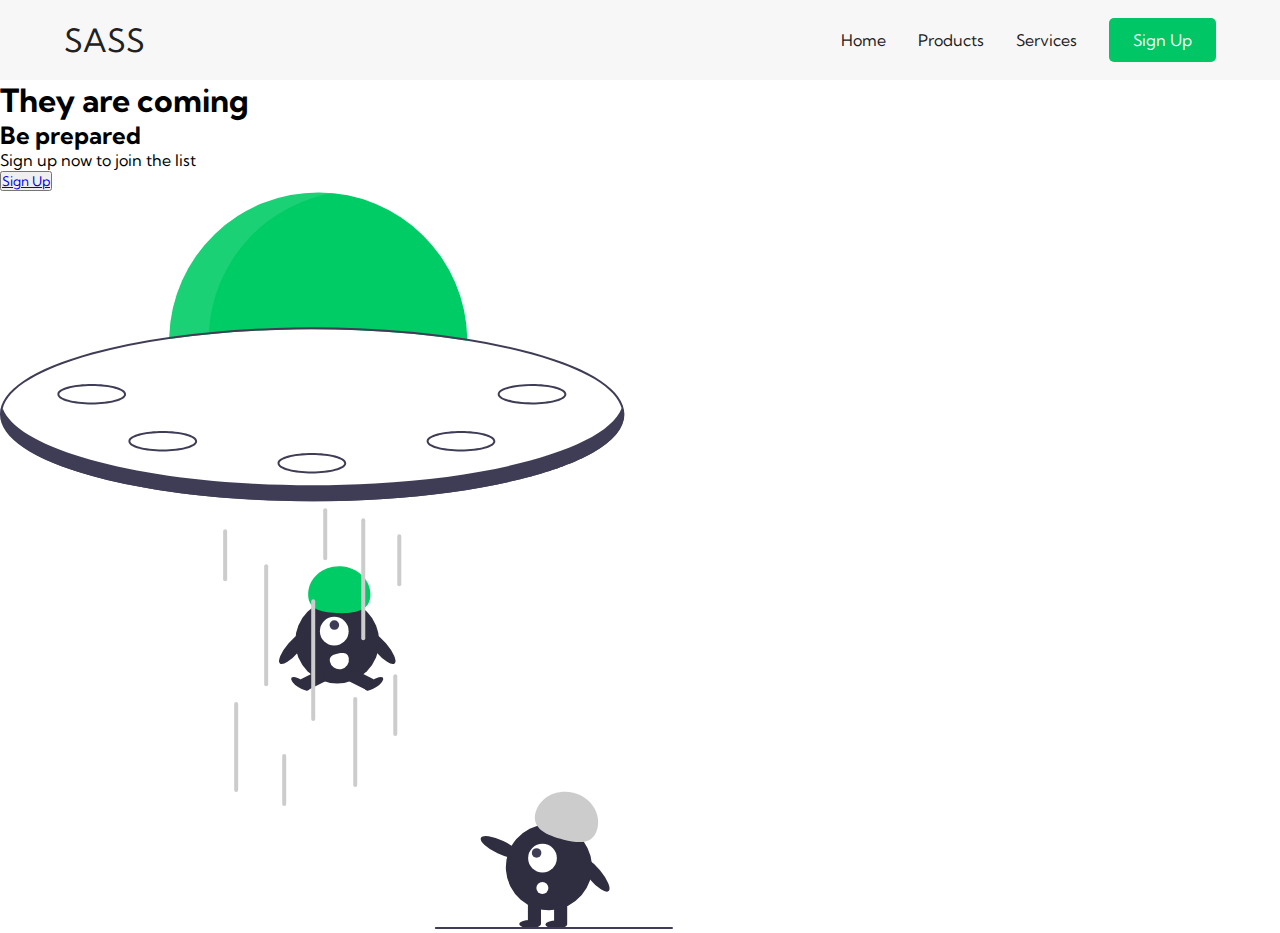
==== index.html @ e62866fe "Styled navbar button" ====
<!DOCTYPE html>
<html lang="en">
  <head>
    <meta charset="UTF-8" />
    <meta http-equiv="X-UA-Compatible" content="IE=edge" />
    <meta name="viewport" content="width=device-width, initial-scale=1.0" />
    <link
      rel="stylesheet"
      href="https://use.fontawesome.com/releases/v5.15.4/css/all.css"
      integrity="sha384-DyZ88mC6Up2uqS4h/KRgHuoeGwBcD4Ng9SiP4dIRy0EXTlnuz47vAwmeGwVChigm"
      crossorigin="anonymous"
    />
    <link rel="stylesheet" href="./styles/styles.css" />
    <link rel="preconnect" href="https://fonts.googleapis.com" />
    <link rel="preconnect" href="https://fonts.gstatic.com" crossorigin />
    <link
      href="https://fonts.googleapis.com/css2?family=Kumbh+Sans&display=swap"
      rel="stylesheet"
    />
    <title>Alien - Landing Page</title>
  </head>
  <body>
    <!-- Navbar Section -->
    <nav class="navbar">
      <a href="/" class="navbar__logo">SASS</a>
      <div class="navbar__bars">
        <i class="fas fa-bars"></i>
      </div>

      <div class="navbar__menu">
        <a href="/" class="navbar__menu--links">Home</a>
        <a href="/" class="navbar__menu--links">Products</a>
        <a href="/" class="navbar__menu--links">Services</a>
        <a href="/" class="navbar__menu--links" id="button">Sign Up</a>
      </div>
    </nav>

    <!-- Hero Section -->
    <div class="hero">
      <div class="hero__container">
        <div class="hero__container--left">
          <h1>They are coming</h1>
          <h2>Be prepared</h2>
          <p>Sign up now to join the list</p>
          <button class="hero__container--btn">
            <a href="#">Sign Up</a>
          </button>
        </div>

        <div class="hero__container--right">
          <img
            src="images/img-2.svg"
            alt="Alien"
            class="hero__container--img"
          />
        </div>
      </div>
    </div>
  </body>
</html>
---- styles/styles.css ----
.navbar__logo, .navbar__menu, .navbar__menu--links {
  display: -webkit-box;
  display: -ms-flexbox;
  display: flex;
  -webkit-box-align: center;
      -ms-flex-align: center;
          align-items: center;
}

.navbar {
  background: #f7f7f7;
  height: 80px;
  display: -webkit-box;
  display: -ms-flexbox;
  display: flex;
  -webkit-box-pack: justify;
      -ms-flex-pack: justify;
          justify-content: space-between;
  padding: 0.5em calc((100vw - 1200px) / 2);
  z-index: 10;
  position: relative;
}

.navbar__logo {
  color: #222121;
  cursor: pointer;
  text-decoration: none;
  font-size: 2rem;
  margin-left: 24px;
}

.navbar__bars {
  opacity: 0;
}

@media screen and (max-width: 768px) {
  .navbar__bars {
    color: #222121;
    opacity: 1;
    position: absolute;
    top: 22px;
    right: 20px;
    font-size: 2rem;
  }
}

.navbar__menu {
  list-style: none;
  text-align: center;
  margin-right: 24px;
}

@media screen and (max-width: 768px) {
  .navbar__menu {
    display: none;
  }
}

.navbar__menu--links {
  color: #222121;
  -webkit-box-pack: center;
      -ms-flex-pack: center;
          justify-content: center;
  text-decoration: none;
  padding: 0 1rem;
}

.navbar__menu--links:hover {
  color: #00c666;
  -webkit-transition: all 0.3s ease;
  transition: all 0.3s ease;
}

.navbar__menu #button {
  padding: 12px 24px;
  border: none;
  outline: none;
  border-radius: 5px;
  background: #00c666;
  margin-left: 16px;
  color: #f7f7f7;
}

.navbar__menu #button:hover {
  background-color: #fb4b4e;
  -webkit-transition: all 0.3s ease;
  transition: all 0.3s ease;
}

* {
  -webkit-box-sizing: border-box;
          box-sizing: border-box;
  margin: 0;
  padding: 0;
  font-family: "Kumbh Sans", serif;
}
/*# sourceMappingURL=styles.css.map */
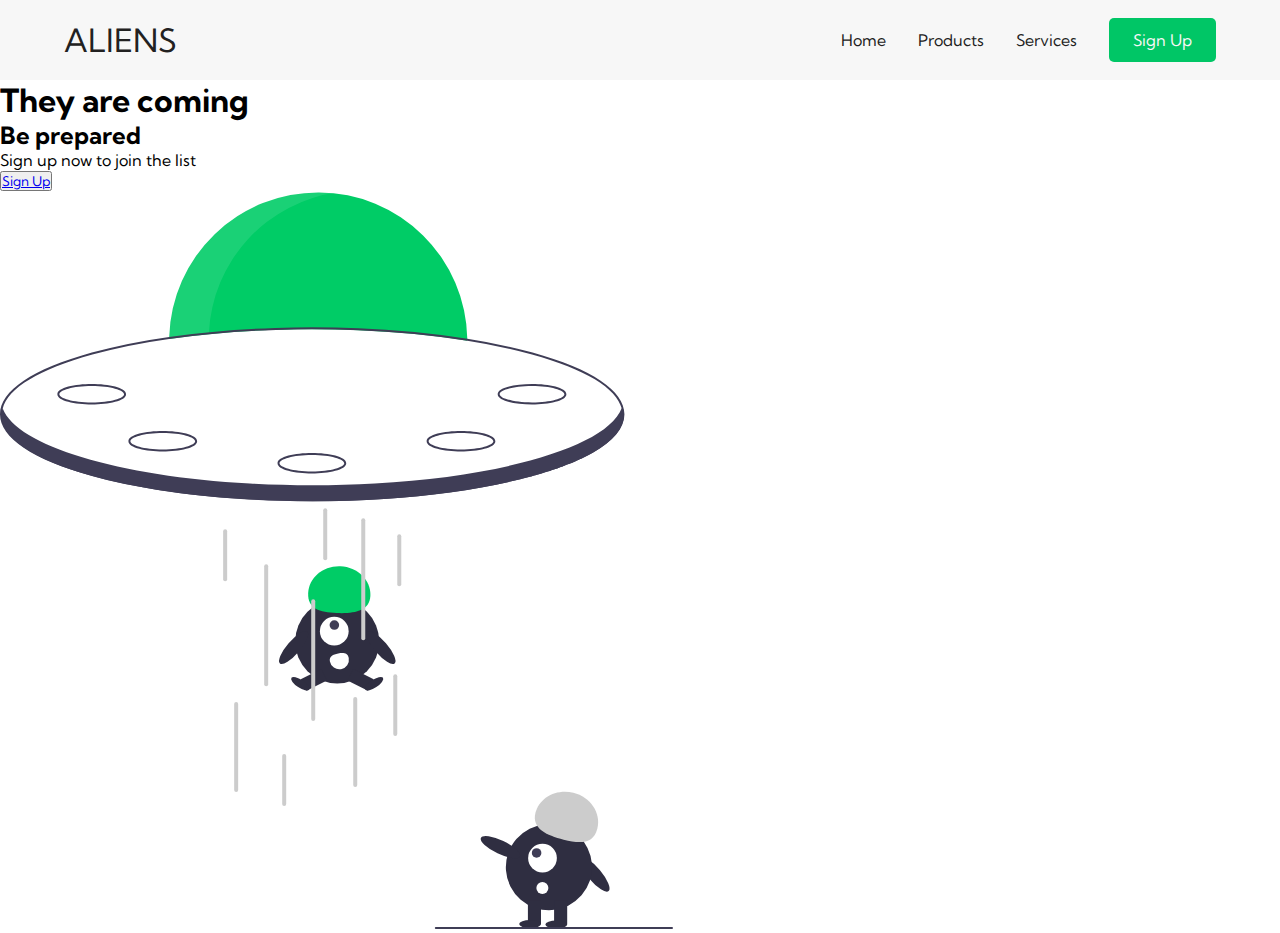
==== commit e4dc4c31: "Added favicon" ====
--- a/index.html
+++ b/index.html
@@ -13,16 +13,17 @@
     <link rel="stylesheet" href="./styles/styles.css" />
     <link rel="preconnect" href="https://fonts.googleapis.com" />
     <link rel="preconnect" href="https://fonts.gstatic.com" crossorigin />
+    <link rel="icon" type="image/png" href="./images/favicon.png" />
     <link
       href="https://fonts.googleapis.com/css2?family=Kumbh+Sans&display=swap"
       rel="stylesheet"
     />
-    <title>Alien - Landing Page</title>
+    <title>Aliens</title>
   </head>
   <body>
     <!-- Navbar Section -->
     <nav class="navbar">
-      <a href="/" class="navbar__logo">SASS</a>
+      <a href="/" class="navbar__logo">ALIENS</a>
       <div class="navbar__bars">
         <i class="fas fa-bars"></i>
       </div>
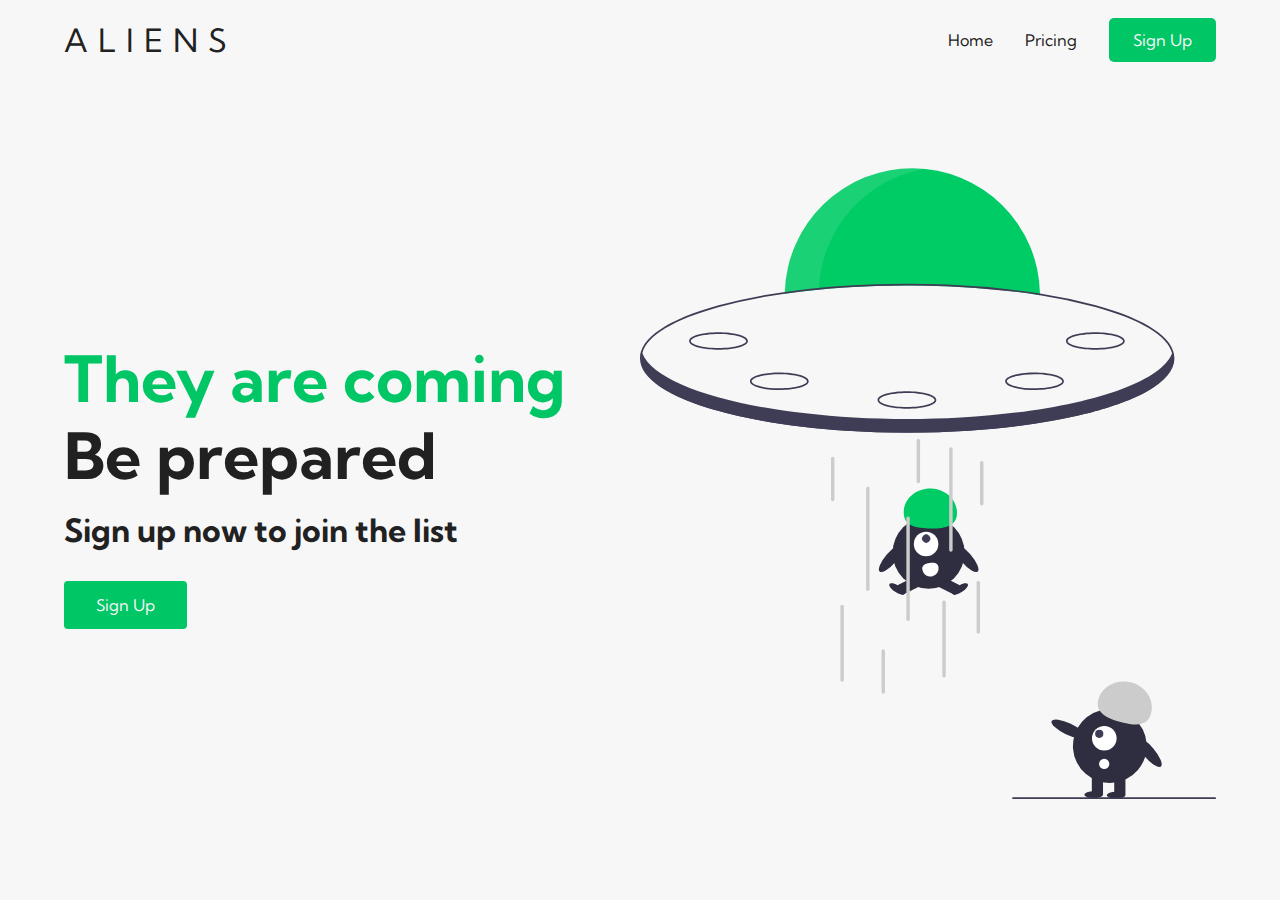
==== commit c9eab8f1: "Changed navbar" ====
--- a/index.html
+++ b/index.html
@@ -30,9 +30,10 @@
 
       <div class="navbar__menu">
         <a href="/" class="navbar__menu--links">Home</a>
-        <a href="/" class="navbar__menu--links">Products</a>
-        <a href="/" class="navbar__menu--links">Services</a>
-        <a href="/" class="navbar__menu--links" id="button">Sign Up</a>
+        <a href="/" class="navbar__menu--links">Pricing</a>
+        <a href="./pages/signup.html" class="navbar__menu--links" id="button"
+          >Sign Up</a
+        >
       </div>
     </nav>
 
@@ -44,7 +45,7 @@
           <h2>Be prepared</h2>
           <p>Sign up now to join the list</p>
           <button class="hero__container--btn">
-            <a href="#">Sign Up</a>
+            <a href="./pages/signup.html">Sign Up</a>
           </button>
         </div>
 
--- a/styles/styles.css
+++ b/styles/styles.css
@@ -1,4 +1,4 @@
-.navbar__logo, .navbar__menu, .navbar__menu--links {
+.navbar__logo, .navbar__menu, .navbar__menu--links, .form {
   display: -webkit-box;
   display: -ms-flexbox;
   display: flex;
@@ -22,11 +22,18 @@
 }
 
 .navbar__logo {
+  letter-spacing: 10px;
   color: #222121;
   cursor: pointer;
   text-decoration: none;
   font-size: 2rem;
   margin-left: 24px;
+  -webkit-transition: all 0.3s ease;
+  transition: all 0.3s ease;
+}
+
+.navbar__logo:hover {
+  color: #00c666;
 }
 
 .navbar__bars {
@@ -63,12 +70,12 @@
           justify-content: center;
   text-decoration: none;
   padding: 0 1rem;
+  -webkit-transition: all 0.3s ease;
+  transition: all 0.3s ease;
 }
 
 .navbar__menu--links:hover {
   color: #00c666;
-  -webkit-transition: all 0.3s ease;
-  transition: all 0.3s ease;
 }
 
 .navbar__menu #button {
@@ -94,4 +101,223 @@
   padding: 0;
   font-family: "Kumbh Sans", serif;
 }
+
+body {
+  background-color: #f7f7f7;
+}
+
+.hero__container {
+  display: -ms-grid;
+  display: grid;
+  -ms-grid-columns: 1fr 1fr;
+      grid-template-columns: 1fr 1fr;
+  -webkit-box-align: center;
+      -ms-flex-align: center;
+          align-items: center;
+  justify-items: center;
+  margin: 0 auto;
+  height: 90vh;
+  z-index: 1;
+  width: 100%;
+  max-width: 1200px;
+  padding: 0 24px;
+}
+
+@media screen and (max-width: 768px) {
+  .hero__container {
+    -ms-grid-columns: 1fr;
+        grid-template-columns: 1fr;
+    height: 100%;
+  }
+}
+
+.hero__container--left {
+  width: 100%;
+  line-height: 1.2;
+}
+
+@media screen and (max-width: 768px) {
+  .hero__container--left {
+    padding: 5rem 0;
+  }
+}
+
+@media screen and (max-width: 280px) {
+  .hero__container--left {
+    line-height: 1.5;
+  }
+}
+
+.hero__container--left h1 {
+  font-size: 4rem;
+  color: #00c666;
+}
+
+@media screen and (max-width: 280px) {
+  .hero__container--left h1 {
+    font-size: 1.5rem;
+  }
+}
+
+.hero__container--left h2 {
+  font-size: 4rem;
+  color: #222121;
+}
+
+@media screen and (max-width: 280px) {
+  .hero__container--left h2 {
+    font-size: 2rem;
+  }
+}
+
+.hero__container--left p {
+  font-size: 2rem;
+  font-weight: 700;
+  color: #222121;
+  margin-top: 1rem;
+}
+
+@media screen and (max-width: 280px) {
+  .hero__container--left p {
+    font-size: 1.5rem;
+  }
+}
+
+.hero__container--btn {
+  font-size: 1rem;
+  background-color: #00c666;
+  padding: 14px 32px;
+  outline: none;
+  border: none;
+  border-radius: 4px;
+  color: #f7f7f7;
+  margin-top: 2rem;
+  cursor: pointer;
+  position: relative;
+  -webkit-transition: all 0.3s;
+  transition: all 0.3s;
+}
+
+.hero__container--btn a {
+  position: relative;
+  z-index: 2;
+  color: #f7f7f7;
+  text-decoration: none;
+}
+
+.hero__container--btn::after {
+  position: absolute;
+  content: "";
+  top: 0;
+  left: 0;
+  width: 0;
+  height: 100%;
+  background: #00c666;
+  -webkit-transition: all 0.3s;
+  transition: all 0.3s;
+  border-radius: 4px;
+}
+
+.hero__container--btn:hover::after {
+  width: 100%;
+  background: #fb4b4e;
+}
+
+.hero__container--right {
+  text-align: center;
+}
+
+.hero__container--img {
+  height: 100%;
+  width: 100%;
+}
+
+.form {
+  display: -webkit-box;
+  display: -ms-flexbox;
+  display: flex;
+  -webkit-box-pack: center;
+      -ms-flex-pack: center;
+          justify-content: center;
+}
+
+.form__header {
+  margin: 1em 0;
+  text-align: center;
+  color: #00c666;
+  font-size: 2rem;
+}
+
+.form__inputs {
+  height: 100%;
+}
+
+.form__inputs--input {
+  width: 100%;
+  display: -webkit-box;
+  display: -ms-flexbox;
+  display: flex;
+  -webkit-box-pack: center;
+      -ms-flex-pack: center;
+          justify-content: center;
+  -webkit-box-align: center;
+      -ms-flex-align: center;
+          align-items: center;
+  margin-bottom: 30px;
+  width: 300px;
+}
+
+@media screen and (max-width: 768px) {
+  .form__inputs--input {
+    width: 250px;
+  }
+}
+
+.form__inputs--input label {
+  margin-right: 10px;
+}
+
+.form__inputs--input input {
+  width: 100%;
+  height: 25px;
+  background-color: transparent;
+  outline: none;
+  border: none;
+  border-bottom: 1px solid black;
+  position: relative;
+}
+
+.form button {
+  margin-top: 20px;
+  background-color: #00c666;
+  width: 100%;
+  padding: 20px 10px;
+  border: none;
+  outline: none;
+  cursor: pointer;
+  border-radius: 100px;
+  font-size: 1.3rem;
+  font-weight: bold;
+  -webkit-box-shadow: 3px 4px 3px 0px rgba(0, 0, 0, 0.3);
+          box-shadow: 3px 4px 3px 0px rgba(0, 0, 0, 0.3);
+  -webkit-transition: all 0.25s;
+  transition: all 0.25s;
+}
+
+.form button:hover {
+  -webkit-transform: translateY(-3px);
+          transform: translateY(-3px);
+}
+
+.form button:active {
+  -webkit-transform: translateY(3px);
+          transform: translateY(3px);
+  -webkit-box-shadow: none;
+          box-shadow: none;
+}
+
+.form button a {
+  text-decoration: none;
+  color: #f7f7f7;
+}
 /*# sourceMappingURL=styles.css.map */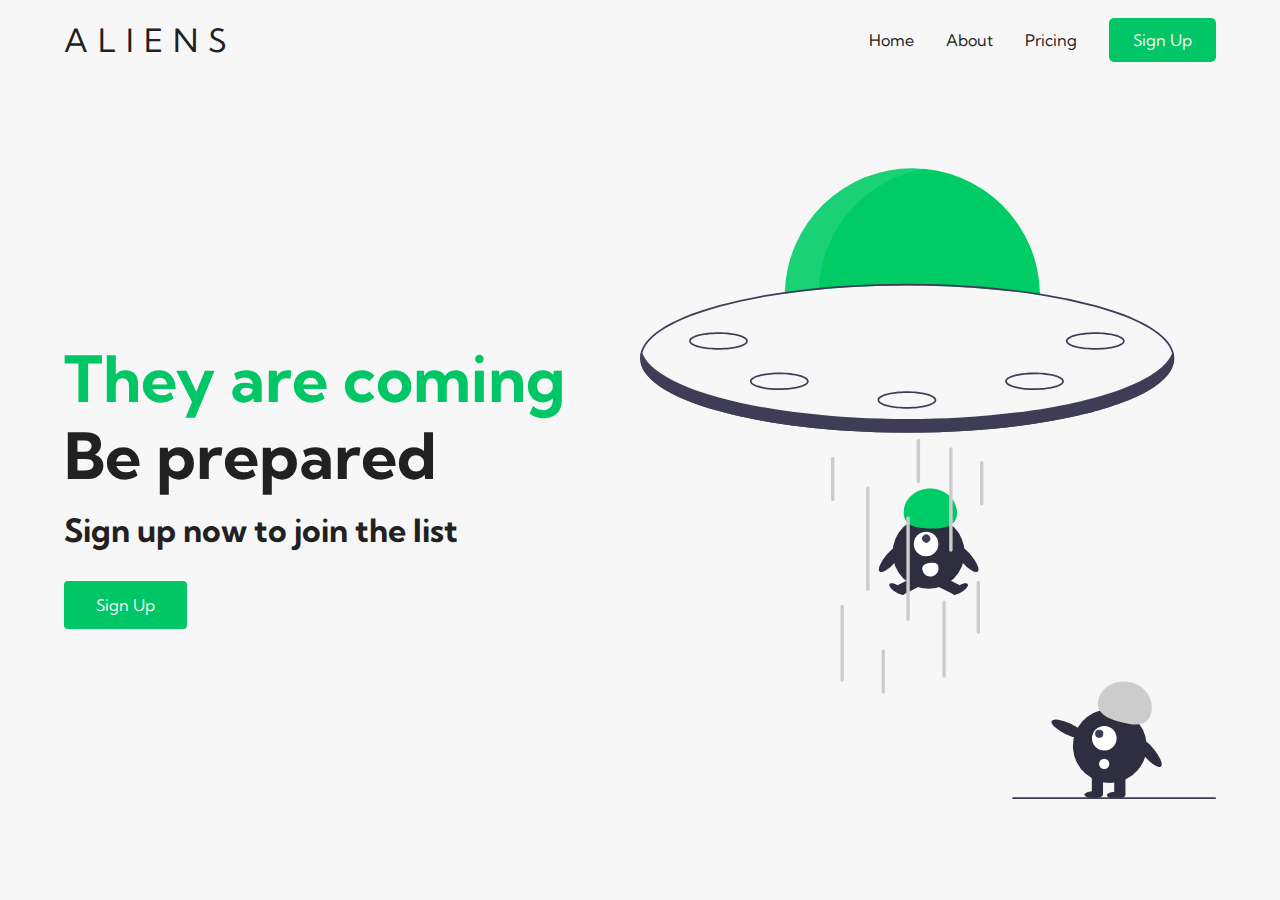
==== commit 353bd8ef: "Created script.js" ====
--- a/index.html
+++ b/index.html
@@ -30,14 +30,15 @@
 
       <div class="navbar__menu">
         <a href="/" class="navbar__menu--links">Home</a>
-        <a href="/" class="navbar__menu--links">Pricing</a>
+        <a href="./pages/about.html" class="navbar__menu--links">About</a>
+        <a href="./pages/pricing.html" class="navbar__menu--links">Pricing</a>
         <a href="./pages/signup.html" class="navbar__menu--links" id="button"
           >Sign Up</a
         >
       </div>
     </nav>
 
-    <!-- Hero Section -->
+    <!-- Main Section -->
     <div class="hero">
       <div class="hero__container">
         <div class="hero__container--left">
@@ -58,5 +59,7 @@
         </div>
       </div>
     </div>
+
+    <script src="./script.js"></script>
   </body>
 </html>
--- a/styles/styles.css
+++ b/styles/styles.css
@@ -51,16 +51,14 @@
   }
 }
 
+.navbar__bars i {
+  cursor: pointer;
+}
+
 .navbar__menu {
   list-style: none;
   text-align: center;
   margin-right: 24px;
-}
-
-@media screen and (max-width: 768px) {
-  .navbar__menu {
-    display: none;
-  }
 }
 
 .navbar__menu--links {
@@ -94,6 +92,37 @@
   transition: all 0.3s ease;
 }
 
+.navbar__menu .nav-active {
+  -webkit-transform: translateX(0%);
+          transform: translateX(0%);
+}
+
+@media screen and (max-width: 768px) {
+  .navbar__menu {
+    margin: 0;
+    position: absolute;
+    right: 0px;
+    height: calc(100vh - 80px);
+    background-color: #00c666;
+    display: -webkit-box;
+    display: -ms-flexbox;
+    display: flex;
+    -webkit-box-orient: vertical;
+    -webkit-box-direction: normal;
+        -ms-flex-direction: column;
+            flex-direction: column;
+    -webkit-box-align: center;
+        -ms-flex-align: center;
+            align-items: center;
+    -webkit-box-pack: space-evenly;
+        -ms-flex-pack: space-evenly;
+            justify-content: space-evenly;
+    width: 50%;
+    -webkit-transform: translateX(100%);
+            transform: translateX(100%);
+  }
+}
+
 * {
   -webkit-box-sizing: border-box;
           box-sizing: border-box;
@@ -102,8 +131,16 @@
   font-family: "Kumbh Sans", serif;
 }
 
+@media screen and (max-width: 768px) {
+  html,
+  body {
+    overflow-x: hidden;
+  }
+}
+
 body {
   background-color: #f7f7f7;
+  min-width: 270px;
 }
 
 .hero__container {
@@ -320,4 +357,121 @@
   text-decoration: none;
   color: #f7f7f7;
 }
+
+.pricing {
+  height: calc(100vh - 80px);
+  width: 100%;
+  display: -webkit-box;
+  display: -ms-flexbox;
+  display: flex;
+  -webkit-box-pack: center;
+      -ms-flex-pack: center;
+          justify-content: center;
+}
+
+.pricing__container {
+  width: 100%;
+  max-width: 1550px;
+  height: calc(100vh - 80px);
+  display: -webkit-box;
+  display: -ms-flexbox;
+  display: flex;
+  margin-top: 25px;
+  -webkit-box-pack: space-evenly;
+      -ms-flex-pack: space-evenly;
+          justify-content: space-evenly;
+  color: #222121;
+}
+
+@media screen and (max-width: 624px) {
+  .pricing__container {
+    height: 1500px;
+    -webkit-box-orient: vertical;
+    -webkit-box-direction: normal;
+        -ms-flex-direction: column;
+            flex-direction: column;
+    -webkit-box-align: center;
+        -ms-flex-align: center;
+            align-items: center;
+  }
+}
+
+.pricing__container--plan {
+  height: 500px;
+  width: 240px;
+  background-color: #00c666;
+  border-radius: 20px;
+}
+
+@media screen and (max-width: 768px) {
+  .pricing__container--plan {
+    width: 200px;
+  }
+}
+
+@media screen and (max-width: 624px) {
+  .pricing__container--plan {
+    width: 260px;
+    margin-bottom: 40px;
+  }
+}
+
+.pricing__container--plan--title {
+  text-align: center;
+  padding: 30px 0 20px 0;
+}
+
+.pricing__container--plan--benefits {
+  height: 50%;
+}
+
+.pricing__container--plan--benefits--benefit {
+  text-align: center;
+  font-weight: bold;
+  margin-bottom: 17px;
+}
+
+.pricing__container--plan--benefits .unchecked {
+  text-decoration: line-through;
+  color: rgba(34, 33, 33, 0.5);
+}
+
+.pricing__container--plan--btncontainer {
+  width: 100%;
+  margin-top: 70px;
+  display: -webkit-box;
+  display: -ms-flexbox;
+  display: flex;
+  -webkit-box-pack: center;
+      -ms-flex-pack: center;
+          justify-content: center;
+}
+
+.pricing__container--plan--btncontainer button {
+  background-color: #f7f7f7;
+  width: 75%;
+  padding: 20px 10px;
+  border: none;
+  outline: none;
+  cursor: pointer;
+  border-radius: 100px;
+  font-size: 1.3rem;
+  font-weight: bold;
+  -webkit-box-shadow: 3px 4px 3px 0px rgba(0, 0, 0, 0.1);
+          box-shadow: 3px 4px 3px 0px rgba(0, 0, 0, 0.1);
+  -webkit-transition: all 0.25s;
+  transition: all 0.25s;
+}
+
+.pricing__container--plan--btncontainer button:hover {
+  -webkit-transform: translateY(-3px);
+          transform: translateY(-3px);
+}
+
+.pricing__container--plan--btncontainer button:active {
+  -webkit-transform: translateY(3px);
+          transform: translateY(3px);
+  -webkit-box-shadow: none;
+          box-shadow: none;
+}
 /*# sourceMappingURL=styles.css.map */